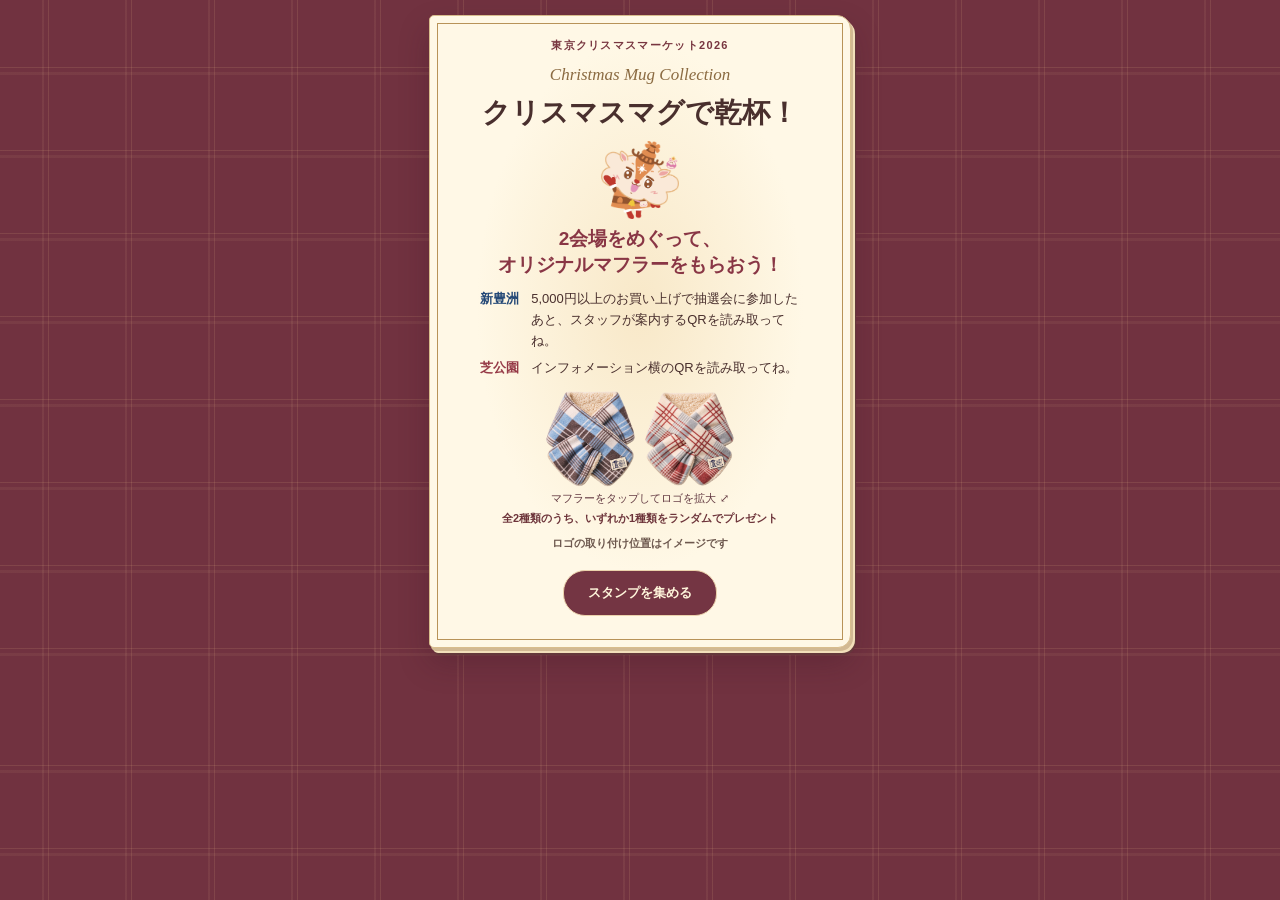
==== stamp-rally-preview/index.html @ 0246f7ac "Publish interactive two-venue mug stamp rally preview on the TCM Pages site" ====
<!doctype html><html lang="ja"><meta charset="utf-8"><meta name="viewport" content="width=device-width,initial-scale=1,viewport-fit=cover"><meta name="theme-color" content="#702b39"><title>クリスマスマグで乾杯！｜東京クリスマスマーケット2026</title>
<style>
*{box-sizing:border-box}body{margin:0;background:#713240;background-image:repeating-linear-gradient(90deg,transparent 0 42px,#e2b88c17 42px 44px,transparent 44px 48px,#f2c58b20 48px 49px,transparent 49px 83px),repeating-linear-gradient(0deg,transparent 0 42px,#d4a38416 42px 45px,transparent 45px 49px,#f2c58b20 49px 50px,transparent 50px 83px);color:#492f2d;text-align:center;font-family:'Yu Gothic',Meiryo,sans-serif}main{width:min(100%,450px);margin:auto;padding:15px 14px 24px}.page{position:relative;background:#fffaec;border:1px solid #d8bd8d;border-radius:5px 14px 13px 5px;box-shadow:2px 3px #d2b993,4px 5px #f2dfba,5px 7px #64383b,0 15px 30px #39142144;overflow:hidden}.page:before{content:'';position:absolute;inset:7px;border:1px solid #b89358;pointer-events:none}.head{padding:24px 12px 5px}.event{color:#783640;font-size:11px;letter-spacing:.12em;font-weight:700}.script{font:italic 17px Georgia;color:#8b6b42;margin:12px 0 2px}.head h1{font:700 clamp(23px,6.3vw,31px) 'Yu Mincho',serif;letter-spacing:.04em;margin:0}.stage{isolation:isolate;position:relative;margin:5px 5% 0;height:clamp(175px,50vw,215px);background:radial-gradient(ellipse at 50% 82%,#f0d6ae77,transparent 64%)}.hero-mug{position:absolute;bottom:14%;width:48%;transform-origin:50% 79%;transition:filter .5s,opacity .5s}.hero-mug svg{display:block;width:100%;height:auto}.left{left:0;--toward:13%;--angle:13deg}.right{right:0;--toward:-13%;--angle:-13deg}.dim{opacity:.42;filter:grayscale(.88)}.spark{position:absolute;color:#c39755;font-family:Georgia;z-index:-1}.stage:after{position:absolute;content:'';left:15%;right:15%;height:8%;bottom:8%;border-radius:50%;background:radial-gradient(ellipse,#987c5338,transparent 70%);z-index:-1}.wish{position:absolute;left:0;right:0;top:0;color:#95413d;opacity:0;font:italic bold clamp(24px,7vw,32px) Georgia}.both .wish{opacity:1}.toast .wish{animation:wish 1.5s both}.toast .hero-mug{animation:clink 1.65s cubic-bezier(.37,.05,.3,1) both}.rays{position:absolute;left:50%;top:30%;color:#c59033;transform:translate(-50%,-50%);opacity:0;font:28px Georgia}.toast .rays{animation:rays 1.65s both}.toast .spark{animation:twinkle 1.5s both}.rule{height:1px;background:#d6bf9b;margin:0 9%}.labels{display:flex;margin:9px 6% 10px;justify-content:space-around}.venue{width:47%;font-weight:bold;letter-spacing:.08em;color:#254977}.venue+ .venue{color:#9b3645}.status{font-size:11px;display:block;letter-spacing:.02em;color:#705f51;margin-top:2px}.message{background:#eee5cf66;padding:14px 14px 20px;margin:0 8px 8px}.message h2{font:bold 17px 'Yu Mincho',serif;margin:0 0 6px}.message p{margin:0;font-size:12px;line-height:1.7}.actions{margin:16px auto 0;display:flex;justify-content:center;gap:8px;flex-wrap:wrap}button{border:1px solid #ebd2ac;background:#fff5df;color:#683644;border-radius:22px;padding:10px 15px;font-weight:700;cursor:pointer}small{display:block;color:#fff4dd;font-size:11px;margin:10px 0 0}button:focus-visible{outline:3px solid #69d9ef}@keyframes clink{0%,100%{transform:none}25%{transform:translateY(-5%) rotate(calc(var(--angle)*-.25))}47%,52%{transform:translate(var(--toward),-10%) rotate(var(--angle))}69%{transform:translateY(-5%) rotate(calc(var(--angle)*-.24))}}@keyframes rays{0%,43%,80%,100%{opacity:0}48%{opacity:1;transform:translate(-50%,-50%) scale(.7)}64%{opacity:1;transform:translate(-50%,-100%) scale(1.5)}}@keyframes wish{0%,48%{opacity:0;transform:translateY(7px)}80%,100%{opacity:1;transform:none}}@keyframes twinkle{48%{transform:scale(.7)}65%{transform:scale(1.8);color:#f0b64f}}@media(prefers-reduced-motion:reduce){*,*:before,*:after{animation:none!important;transition:none!important}}
.message{display:flex;align-items:center;gap:9px;text-align:left;justify-content:center;padding:9px 10px 13px;background:linear-gradient(110deg,#f5e5ce,#faf0dd)}.kushumaru{width:clamp(54px,17vw,76px);height:auto;flex-shrink:0}.greeting-copy{max-width:245px}.message h2{font-size:clamp(14px,4vw,17px)}.message p{font-size:11.5px}[hidden]{display:none!important}.cover{padding:34px 24px 22px;background:radial-gradient(ellipse at 50% 46%,#f8e8c8,transparent 55%),#fff8e6}.cover .kushumaru{display:block;width:123px;margin:22px auto 14px}.cover h1{font:700 28px "Yu Mincho",serif;margin:9px 0}.cover h2{font-size:19px;color:#893645;margin:12px 0}.cover p{font-size:13px;line-height:1.8}.cover button{background:#743543;color:#fff5db;padding:13px 24px;margin:7px auto 9px}.finish .labels,.finish .rule{display:none}.finish .head h1{color:#8b3440}.finish .message{margin-top:5px}.finish .page:before{border:2px double #ba975a}.prize{margin:8px auto 12px;max-width:308px}.prize div{display:flex;justify-content:center;gap:6px}.prize img{object-fit:contain;width:32%;border-radius:7px}.prize figcaption{font-size:11px;color:#6d343a;margin-top:5px;font-weight:700}#collection .prize{display:none}.finish #collection .prize{display:block}.cover .kushumaru{width:78px;margin:7px auto}.cover{padding-top:22px}.cover p{margin:5px 0}.cover h2{margin:6px 0}.prize .scarfZoom{display:inline-block;background:transparent;border:0;box-shadow:none;border-radius:8px;padding:0;margin:0;width:32%;min-height:0;cursor:zoom-in}.prize .scarfZoom img{width:100%;display:block}.zoomHint{font-size:11px;color:#633a42}#scarfDetail{width:min(82vw,380px);border:0;border-radius:18px;padding:18px;color:#452331;background:#fff7ec;text-align:center}#scarfDetail::backdrop{background:#291926b8}#scarfDetail img{display:block;width:100%;border-radius:12px;margin:10px 0}#scarfDetail button{padding:8px 22px}#invitation{color:#813344;background:#f5e3df;border:1px solid #cf9e9f;border-radius:20px;padding:7px 10px;margin:0 auto 10px;width:fit-content;max-width:90%;font-size:12px;font-weight:700}#collection[data-next=toyosu] #invitation{background:#e4edf7;color:#22466e;border-color:#acbdd1}#collection[data-next=toyosu] .left,#collection[data-next=shiba] .right{animation:beckon 1s ease-in-out 2}#collection[data-next=toyosu] .message img,#collection[data-next=shiba] .message img{transform-origin:center bottom;animation:wave .7s ease-in-out 2}@keyframes beckon{50%{transform:translateY(-8px) rotate(-5deg);opacity:.85}}@keyframes wave{50%{transform:rotate(8deg)}}.prize small{color:#6d584e}.venueRules{max-width:320px;margin:10px auto;text-align:left}.venueRules p{display:grid;gap:7px;grid-template-columns:3.4em 1fr;line-height:1.65}.venueRules b{color:#254977}.venueRules p+p b{color:#963a47}</style><main><article class="page cover" id="cover"><div class="event">東京クリスマスマーケット2026</div><div class="script">Christmas Mug Collection</div><h1>クリスマスマグで乾杯！</h1><div id="welcomeMascot"></div><h2>2会場をめぐって、<br>オリジナルマフラーをもらおう！</h2><div class="venueRules"><p><b>新豊洲</b>5,000円以上のお買い上げで抽選会に参加したあと、スタッフが案内するQRを読み取ってね。</p><p><b>芝公園</b>インフォメーション横のQRを読み取ってね。</p></div><figure class="prize"><div><button type="button" class="scarfZoom" data-style="0" aria-label="ブルーのロゴを拡大"><img src="[data-uri]" alt="ブルーのチェック柄ボアマフラー"></button><button type="button" class="scarfZoom" data-style="1" aria-label="レッドのロゴを拡大"><img src="[data-uri]" alt="レッドのチェック柄ボアマフラー"></button></div><span class="zoomHint">マフラーをタップしてロゴを拡大 ⤢</span><figcaption>全2種類のうち、いずれか1種類をランダムでプレゼント<small style="display:block">ロゴの取り付け位置はイメージです</small></figcaption></figure><button id="openBook" type="button">スタンプを集める</button></article><article class="page" id="collection" hidden><section class="head"><div class="event">東京クリスマスマーケット2026</div><div class="script">Christmas Mug Collection</div><h1>クリスマスマグで乾杯！</h1></section><div class="stage"><div class="wish" aria-hidden="true">Merry Christmas!</div><div class="hero-mug left"></div><div class="hero-mug right"></div><div class="rays" aria-hidden="true">✧</div></div><p id="invitation" hidden></p><div class="rule"></div><div class="labels"><div class="venue">新豊洲<span class="status"></span></div><div class="venue">芝公園<span class="status"></span></div></div><section class="message" aria-live="polite"><img class="kushumaru" alt="手を振るくしゅまる" src="[data-uri]"><div class="greeting-copy"><h2 id="headline"></h2><p id="message"></p></div></section><figure class="prize"><div><button type="button" class="scarfZoom" data-style="0" aria-label="ブルーのロゴを拡大"><img src="[data-uri]" alt="ブルーのチェック柄ボアマフラー"></button><button type="button" class="scarfZoom" data-style="1" aria-label="レッドのロゴを拡大"><img src="[data-uri]" alt="レッドのチェック柄ボアマフラー"></button></div><span class="zoomHint">マフラーをタップしてロゴを拡大 ⤢</span><figcaption>全2種類のうち、いずれか1種類をランダムでプレゼント<small style="display:block">ロゴの取り付け位置はイメージです</small></figcaption></figure></article><div id="actions" class="actions"></div><small id="note"></small></main>
<script>
const preview=true;
const venues=['toyosu','shiba'],names=['新豊洲','芝公園'];
const mugPrints=[['[data-uri]', '[data-uri]'], ['[data-uri]', '[data-uri]']];
function mug(i){
 const id='cup'+i, palette=i?['#9f313d','#ca4d50','#8c2938']:['#193c75','#456da9','#18355e'];
 const flipped=i?'':'translate(180 0) scale(-1 1)';
 const star=(x,y,r)=>'<path d="M'+x+' '+(y-r)+'q0 '+r+' '+r+' '+r+'q-'+r+' 0 -'+r+' '+r+'q0 -'+r+' -'+r+' -'+r+'q'+r+' 0 '+r+' -'+r+'z" fill="#f6d791"/>';
 return '<svg viewBox="0 0 180 165" role="img" aria-label="'+names[i]+'の'+(i?'赤':'青')+'いマグ"><defs><linearGradient id="'+id+'"><stop stop-color="'+palette[2]+'"/><stop offset=".30" stop-color="'+palette[1]+'"/><stop offset=".75" stop-color="'+palette[0]+'"/><stop offset="1" stop-color="'+palette[2]+'"/></linearGradient></defs><g transform="'+flipped+'"><path d="M119 43C177 20 177 111 123 101" fill="none" stroke="'+palette[2]+'" stroke-width="12"/><path d="M121 42C171 24 170 100 127 99" fill="none" stroke="'+palette[1]+'" stroke-width="3"/><path d="M38 117h79l-3 29q-36 12-73-1z" fill="url(#'+id+')"/><path d="M22 33q52-12 106 0l-2 81q0 14-52 16-49-1-49-14z" fill="url(#'+id+')"/><path d="M25 105q44 14 101 0v12q-42 19-100 1z" fill="#f2e5cd"/><path d="M26 104q50 15 99 0" fill="none" stroke="#d2aa63" stroke-width="2"/><ellipse cx="75" cy="33" rx="53" ry="8.2" fill="#f6e4bf"/><ellipse cx="75" cy="33.5" rx="47" ry="4.7" fill="#b88a63"/><path d="M31 42q1 24 2 37" stroke="#fff" stroke-opacity=".19" stroke-width="4" stroke-linecap="round"/><path d="M33 46q40 12 87-1M45 141q34 7 65-1" stroke="#ddba7c" stroke-width="1.15" fill="none"/>'
 +[[40,61,4],[106,59,4],[98,88,2.5],[51,91,3],[58,136,2.5],[92,136,2.5]].map(a=>star(...a)).join('')+'</g><defs><clipPath id="'+id+'face"><path d="M22 35q53 10 106 0l-2 73q-48 15-101 0z" transform="'+flipped+'"/></clipPath><clipPath id="'+id+'foot"><path d="M39 129q40 9 76-1l-1 17q-38 12-73 0z" transform="'+flipped+'"/></clipPath></defs><image href="'+mugPrints[i][0]+'" x="'+(i?21:51)+'" y="36" width="108" height="80" preserveAspectRatio="none" clip-path="url(#'+id+'face)"/><image href="'+mugPrints[i][1]+'" x="'+(i?38:65)+'" y="127" width="79" height="24" preserveAspectRatio="none" clip-path="url(#'+id+'foot)"/></svg>' 
}
const mugs=[...document.querySelectorAll('.hero-mug')];mugs.forEach((el,i)=>el.innerHTML=mug(i));
const stage=document.querySelector('.stage');[[8,19,11],[21,9,6],[88,19,12],[97,62,8],[4,67,7],[50,79,8],[68,13,7]].forEach(([x,y,size])=>{let s=document.createElement('span');s.className='spark';s.ariaHidden='true';s.textContent='✦';s.style.cssText='left:'+x+'%;top:'+y+'%;font-size:'+size+'px';stage.append(s)});
const actions=document.getElementById('actions'),note=document.getElementById('note');
function button(label,action){let b=document.createElement('button');b.type='button';b.textContent=label;b.onclick=action;actions.append(b)}
function toast(){stage.classList.remove('toast');void stage.offsetWidth;stage.classList.add('toast')}
const cover=document.getElementById('cover'),collection=document.getElementById('collection');
document.getElementById('welcomeMascot').append(collection.querySelector('.kushumaru').cloneNode());
function opening(){
 cover.hidden=false;collection.hidden=true;document.body.classList.remove('finish');actions.replaceChildren();note.textContent='';
}
document.getElementById('openBook').onclick=()=>{
 if(preview){render([]);return}
 const btn=document.getElementById('openBook');btn.disabled=true;btn.textContent='スタンプを開いています…';startLive();
};
function render(values,celebrate=false){
 cover.hidden=true;collection.hidden=false;
 document.body.classList.toggle('finish',values.length===2);
 collection.querySelector('h1').textContent=values.length===2?'2会場コンプリート！':'わたしのスタンプ';
 collection.querySelector('.script').textContent=values.length===2?'Collection Complete':'Christmas Mug Collection';
 const count=values.length;
 collection.dataset.next=count===1?(values[0]==='toyosu'?'shiba':'toyosu'):'';
 const invitation=document.getElementById('invitation');
 invitation.hidden=count!==1;
 if(count===1){
   const next=values[0]==='toyosu'?1:0;
   invitation.textContent='次は'+names[next]+'へ行こう！';
 }
 
 stage.classList.remove('toast');stage.classList.toggle('both',count===2);
 venues.forEach((v,i)=>{const got=values.includes(v);mugs[i].classList.toggle('dim',!got);document.querySelectorAll('.status')[i].textContent=got?'✓ スタンプ獲得':'未獲得'});
 headline.textContent=['最初のマグを集めよう',names[venues.indexOf(values[0])]+'のマグを集めました','ふたつのマグで、乾杯！'][count];
 message.textContent=count===0?'新豊洲は5,000円以上のお買い上げで抽選会に参加したあと、スタッフが案内するQRを。芝公園はインフォメーション横のQRを読み取ってね。':count===1?(values[0]==='toyosu'?'赤いマグが待ってるよ。芝公園のインフォメーション横でQRを読み取ったら、ふたつのマグで乾杯！':'青いマグが待ってるよ。新豊洲で5,000円以上のお買い上げをして抽選会に参加したら、スタッフが案内するQRを読み取ってね。'):'インフォメーションでこの画面をスタッフに見せてね。オリジナルマフラーは青・赤のどちらか1本をランダムでお渡しします。';
 actions.replaceChildren();
 if(preview){venues.forEach((v,i)=>{if(!values.includes(v))button(names[i]+'のマグを集める',()=>render([...values,v],count===1))});note.textContent='デザイン見本 · ボタンで会場のQR読み取りを体験'}
 if(count===2){button('もう一度乾杯する',toast);if(celebrate)toast()}
 if(preview&&count)button('最初から見る',opening)
}
opening();

</script><dialog id="scarfDetail" aria-labelledby="scarfTitle"><strong id="scarfTitle"></strong><img alt="生地に縫い付けた東京クリスマスマーケットのロゴタグの拡大イメージ"><form method="dialog"><button>閉じる</button></form></dialog><script>(()=>{const pics=["[data-uri]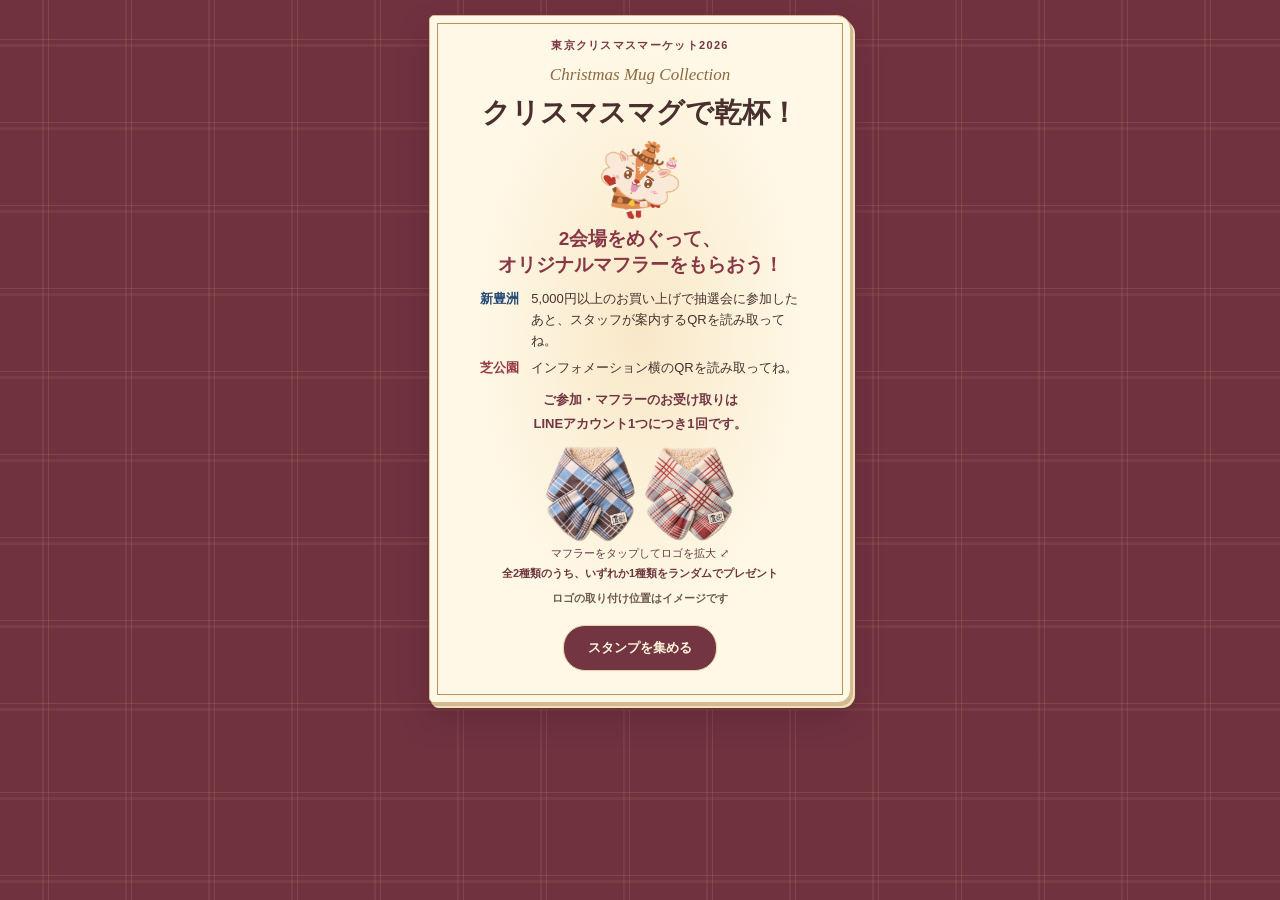
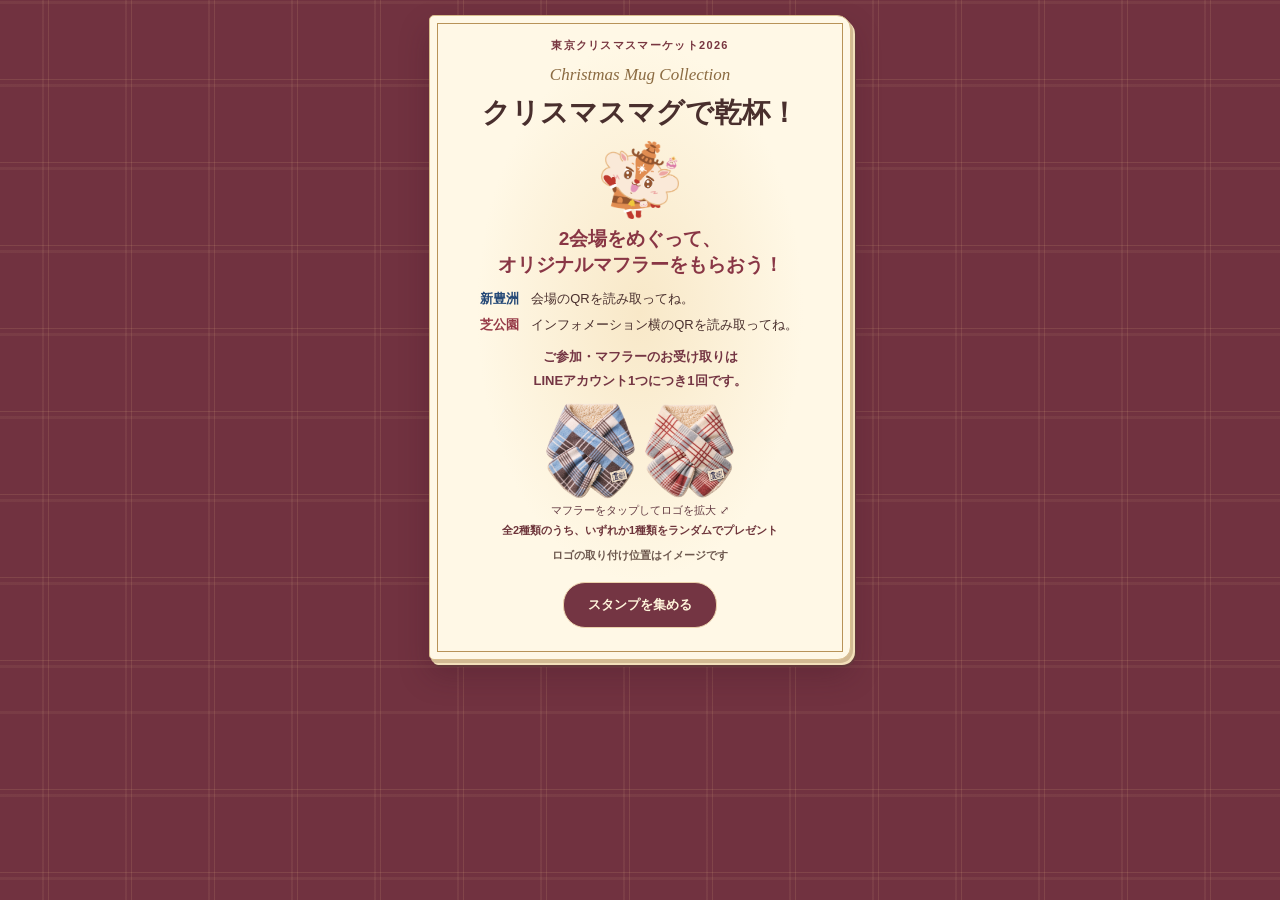
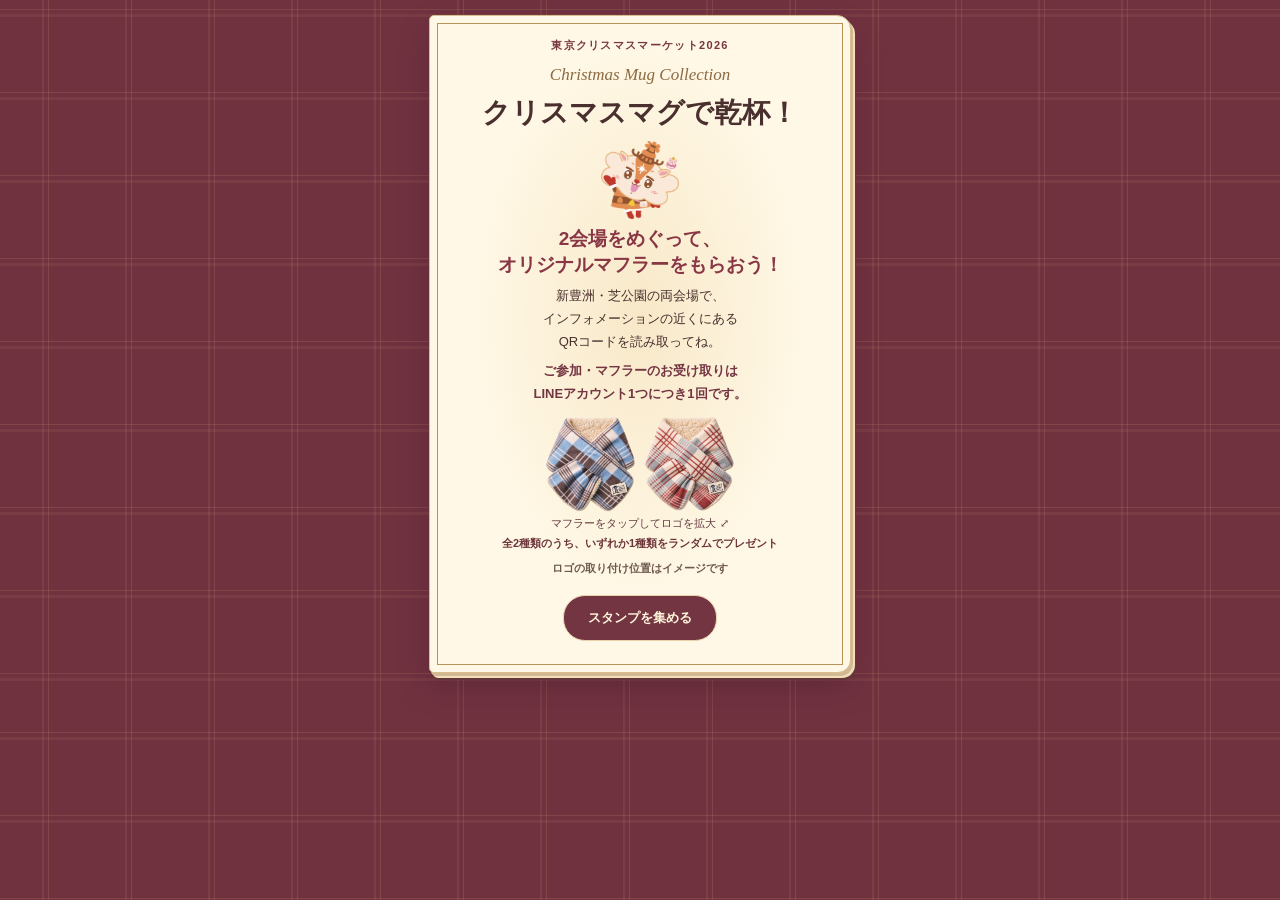
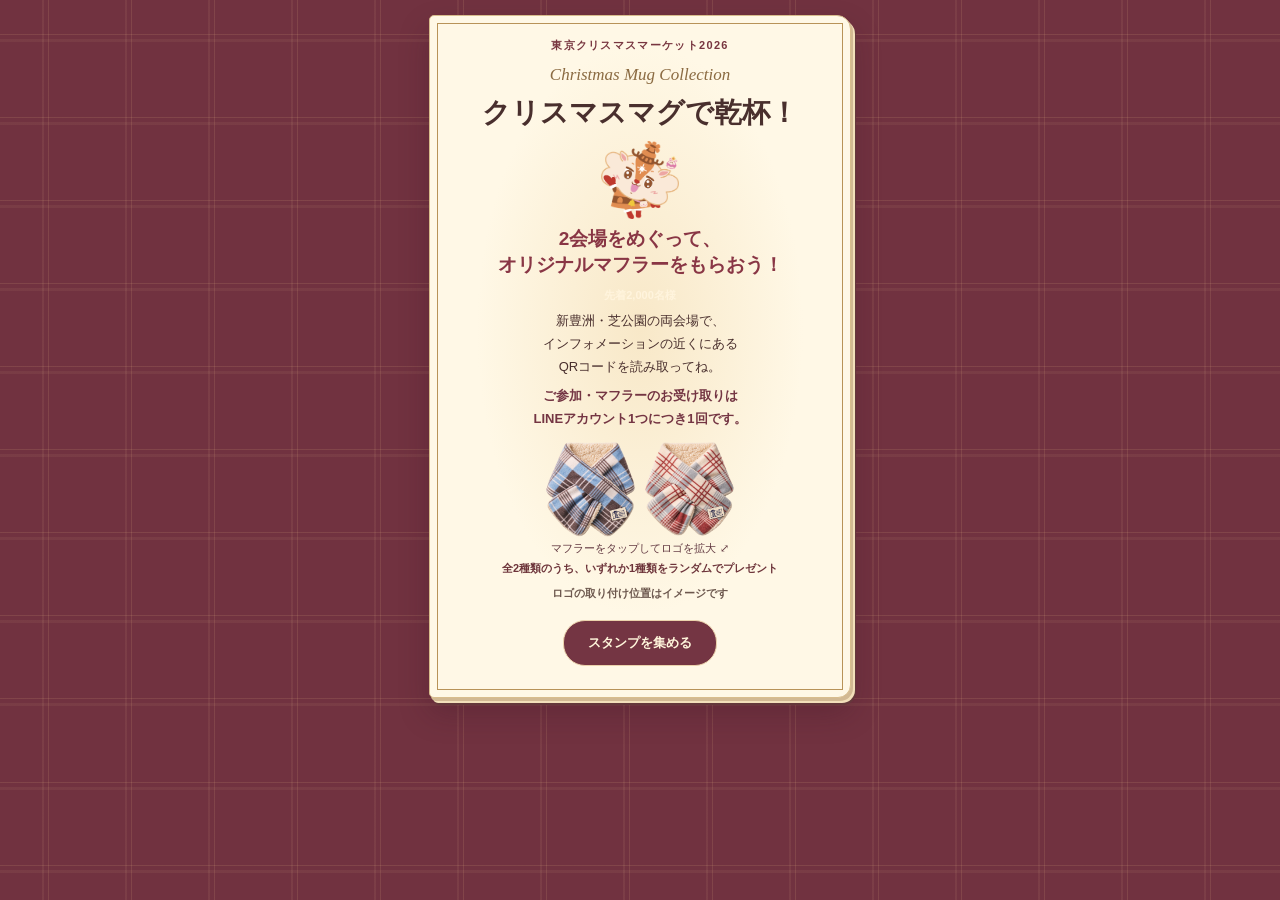
